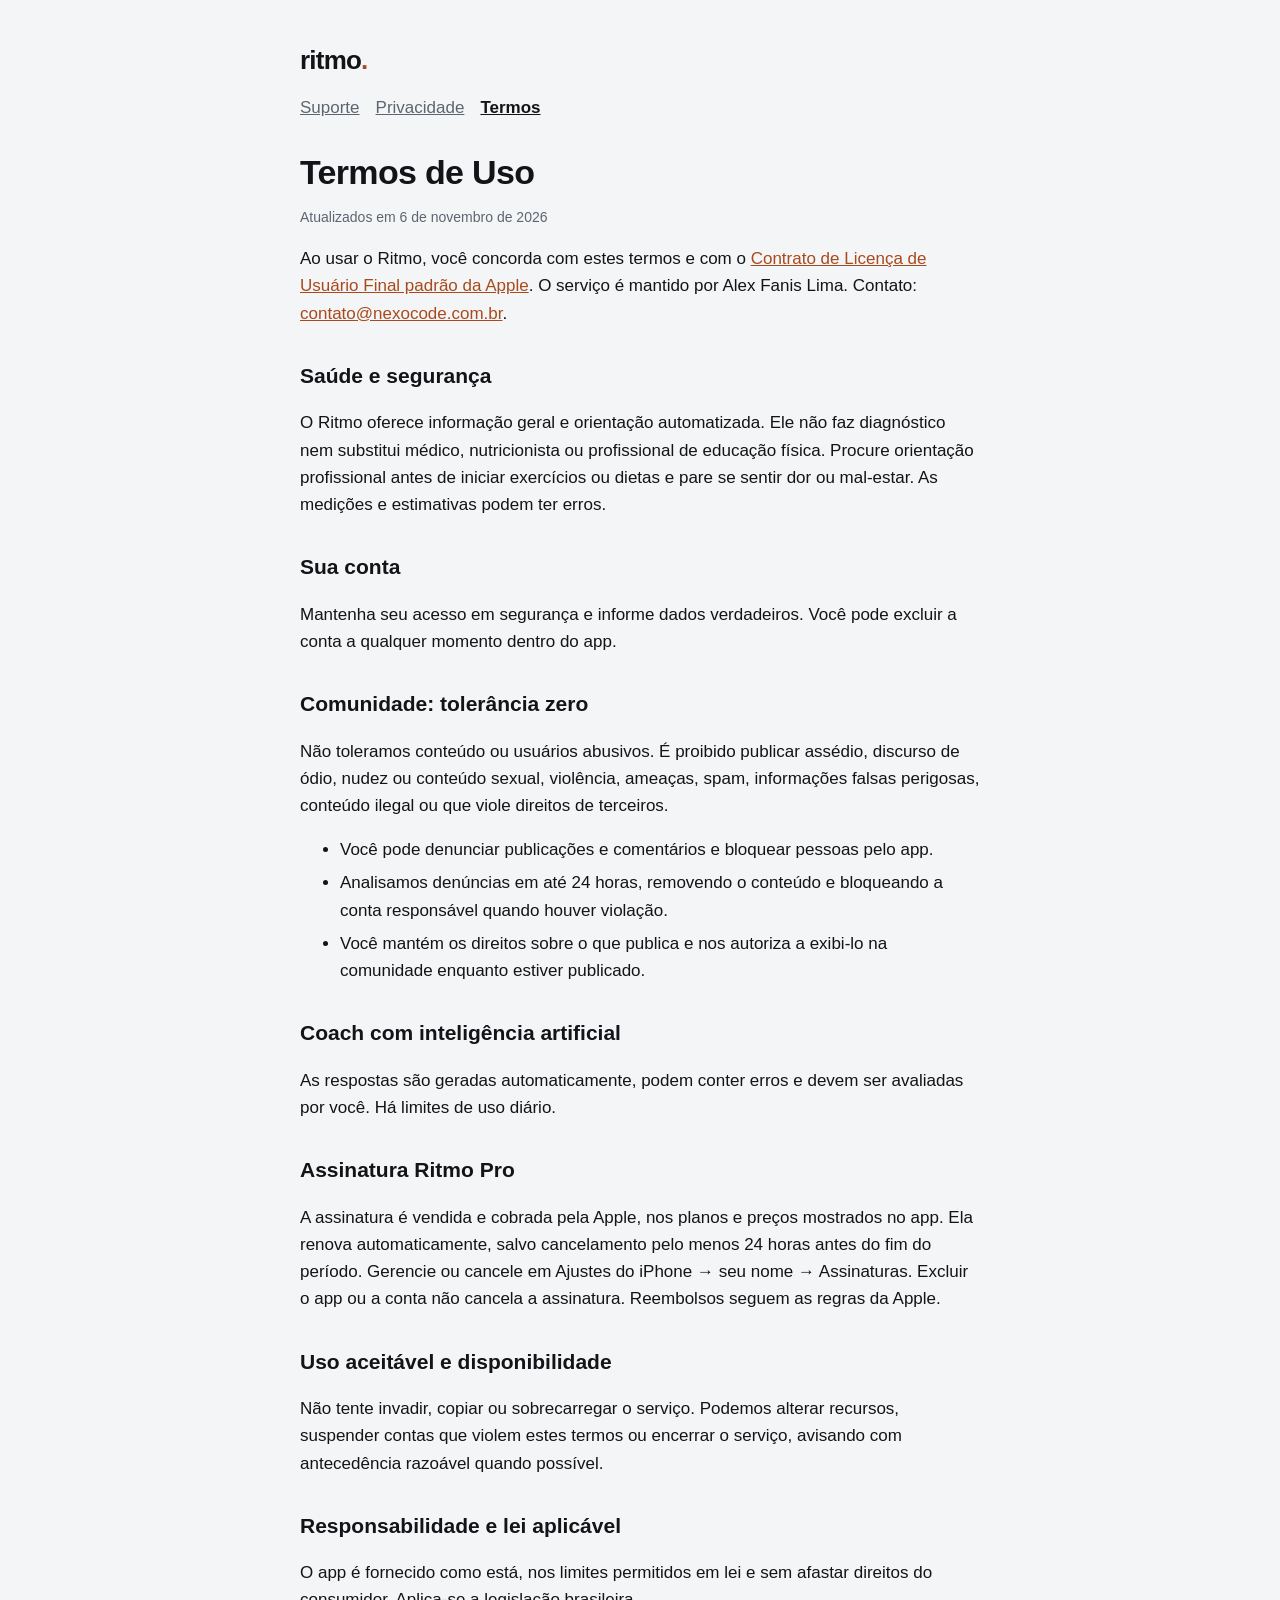
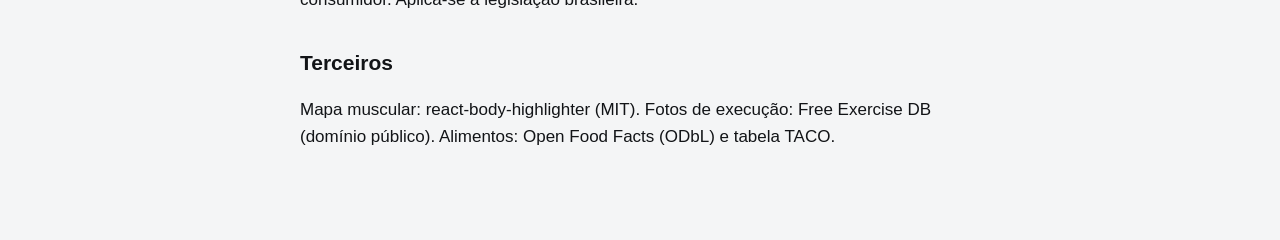
==== termos.html @ b7d5594a "Publicar páginas de privacidade, termos e suporte do Ritmo Co-Authored-By: Claude Opus 5.5 <noreply@" ====
<!doctype html><html lang="pt-BR"><head><meta charset="utf-8"><meta name="viewport" content="width=device-width,initial-scale=1"><title>Termos de Uso · Ritmo</title><link rel="stylesheet" href="styles.css"></head><body><main><a class="brand" href="suporte">ritmo<span>.</span></a><nav><a href="suporte">Suporte</a><a href="privacidade">Privacidade</a><a href="termos" aria-current=page>Termos</a></nav><h1>Termos de Uso</h1><p class="date">Atualizados em 6 de novembro de 2026</p>
<p>Ao usar o Ritmo, você concorda com estes termos e com o <a href="https://www.apple.com/legal/internet-services/itunes/dev/stdeula/">Contrato de Licença de Usuário Final padrão da Apple</a>. O serviço é mantido por Alex Fanis Lima. Contato: <a href="mailto:contato@nexocode.com.br">contato@nexocode.com.br</a>.</p>
<h2>Saúde e segurança</h2><p>O Ritmo oferece informação geral e orientação automatizada. Ele não faz diagnóstico nem substitui médico, nutricionista ou profissional de educação física. Procure orientação profissional antes de iniciar exercícios ou dietas e pare se sentir dor ou mal-estar. As medições e estimativas podem ter erros.</p>
<h2>Sua conta</h2><p>Mantenha seu acesso em segurança e informe dados verdadeiros. Você pode excluir a conta a qualquer momento dentro do app.</p>
<h2>Comunidade: tolerância zero</h2><p>Não toleramos conteúdo ou usuários abusivos. É proibido publicar assédio, discurso de ódio, nudez ou conteúdo sexual, violência, ameaças, spam, informações falsas perigosas, conteúdo ilegal ou que viole direitos de terceiros.</p><ul><li>Você pode denunciar publicações e comentários e bloquear pessoas pelo app.</li><li>Analisamos denúncias em até 24 horas, removendo o conteúdo e bloqueando a conta responsável quando houver violação.</li><li>Você mantém os direitos sobre o que publica e nos autoriza a exibi-lo na comunidade enquanto estiver publicado.</li></ul>
<h2>Coach com inteligência artificial</h2><p>As respostas são geradas automaticamente, podem conter erros e devem ser avaliadas por você. Há limites de uso diário.</p>
<h2>Assinatura Ritmo Pro</h2><p>A assinatura é vendida e cobrada pela Apple, nos planos e preços mostrados no app. Ela renova automaticamente, salvo cancelamento pelo menos 24 horas antes do fim do período. Gerencie ou cancele em Ajustes do iPhone → seu nome → Assinaturas. Excluir o app ou a conta não cancela a assinatura. Reembolsos seguem as regras da Apple.</p>
<h2>Uso aceitável e disponibilidade</h2><p>Não tente invadir, copiar ou sobrecarregar o serviço. Podemos alterar recursos, suspender contas que violem estes termos ou encerrar o serviço, avisando com antecedência razoável quando possível.</p>
<h2>Responsabilidade e lei aplicável</h2><p>O app é fornecido como está, nos limites permitidos em lei e sem afastar direitos do consumidor. Aplica-se a legislação brasileira.</p>
<h2>Terceiros</h2><p>Mapa muscular: react-body-highlighter (MIT). Fotos de execução: Free Exercise DB (domínio público). Alimentos: Open Food Facts (ODbL) e tabela TACO.</p></main></body></html>
---- styles.css ----
:root{--bg:#101214;--surface:#1b1f23;--text:#f1f2f3;--muted:#a7afb9;--brand:#ff9466;--line:#343b43;color-scheme:dark light}
@media (prefers-color-scheme:light){:root:not([data-theme="dark"]){--bg:#f4f5f6;--surface:#fff;--text:#121417;--muted:#5d6570;--brand:#a94a1c;--line:#d9dde1}}
*{box-sizing:border-box}html{-webkit-text-size-adjust:100%}
body{margin:0;background:var(--bg);color:var(--text);font:17px/1.6 -apple-system,BlinkMacSystemFont,"Segoe UI",Roboto,sans-serif}
main{max-width:720px;margin:0 auto;padding:40px 20px 72px}
.brand{font-weight:800;font-size:26px;letter-spacing:-.03em;color:var(--text);text-decoration:none}.brand span{color:var(--brand)}
nav{display:flex;flex-wrap:wrap;gap:16px;margin:12px 0 32px}nav a{color:var(--muted)}nav a[aria-current]{color:var(--text);font-weight:600}
h1{font-size:34px;line-height:1.15;margin:0 0 8px;letter-spacing:-.02em}h2{font-size:21px;margin:32px 0 8px}
.date{color:var(--muted);font-size:14px}a{color:var(--brand)}li{margin:6px 0}
table{width:100%;border-collapse:collapse;font-size:15px;display:block;overflow-x:auto}td,th{padding:10px 12px;border-bottom:1px solid var(--line);text-align:left;vertical-align:top}
.card{background:var(--surface);border-radius:12px;padding:16px 20px;margin:16px 0}
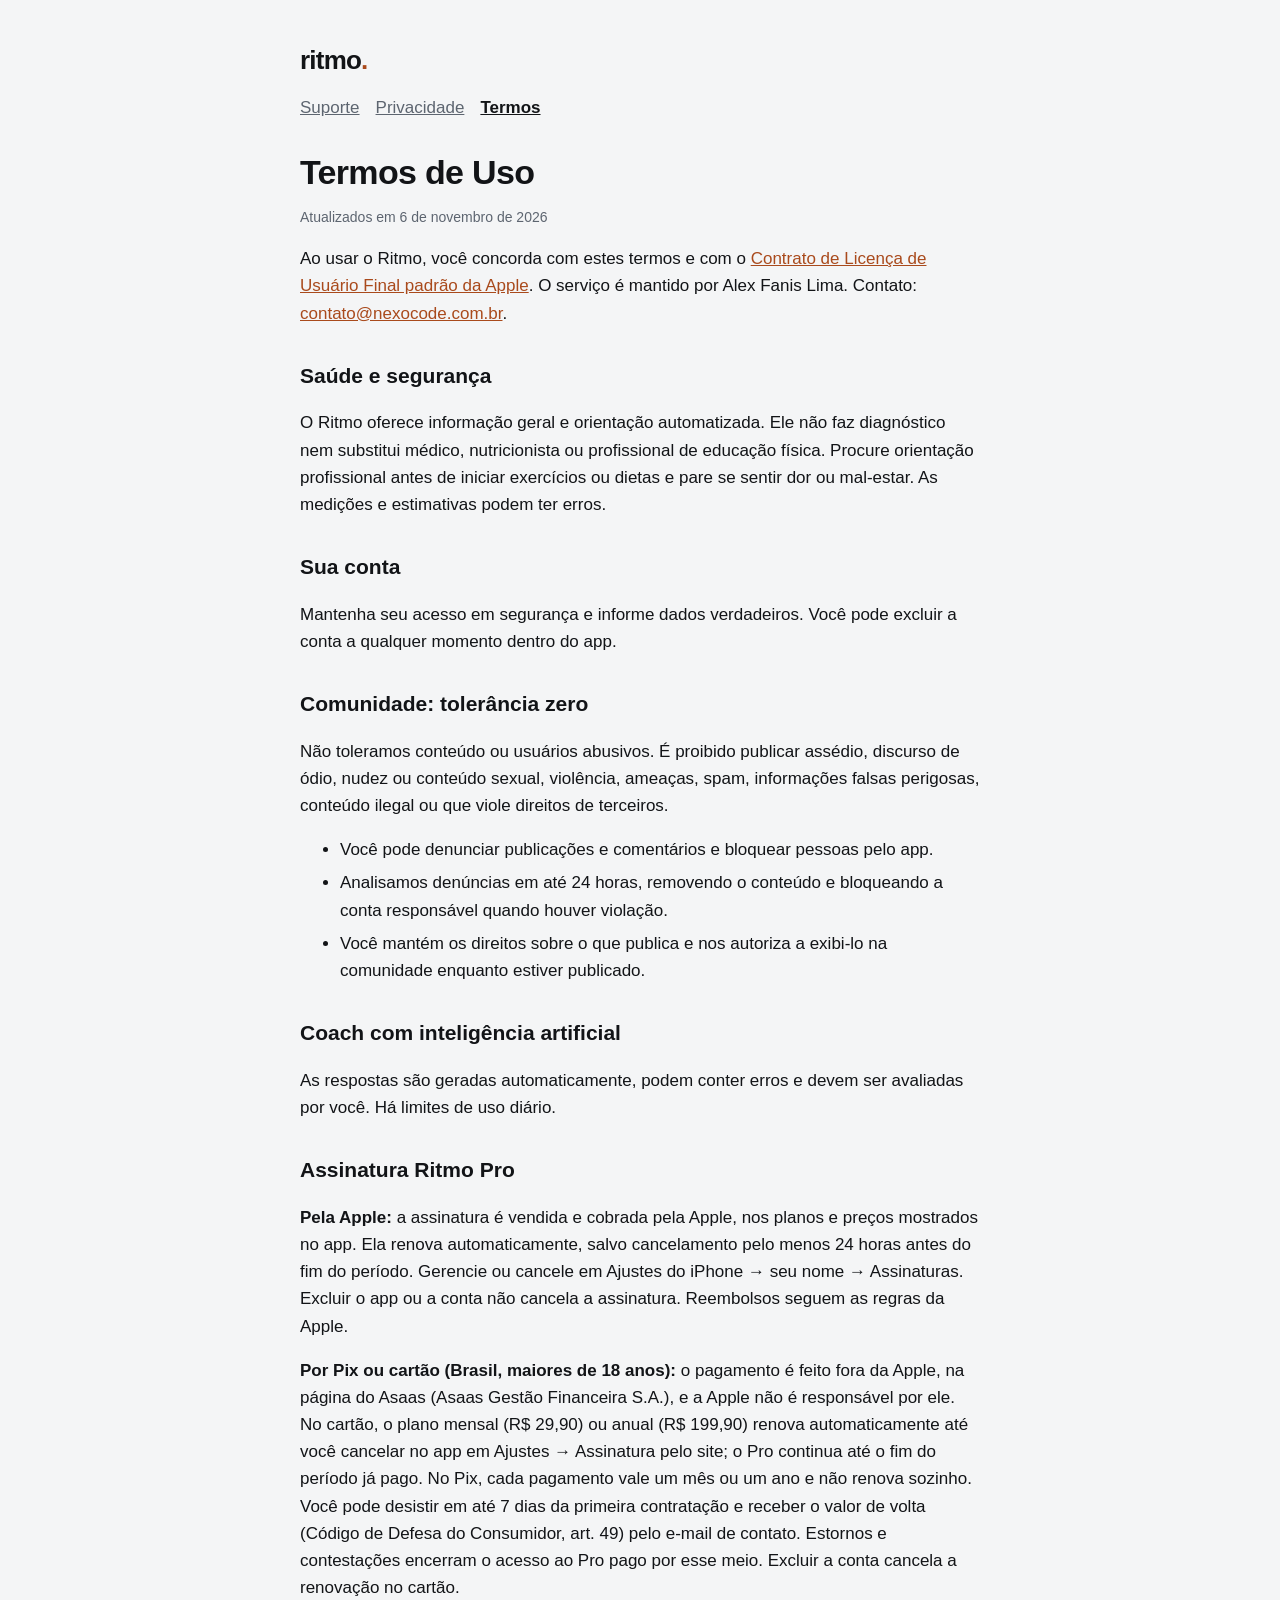
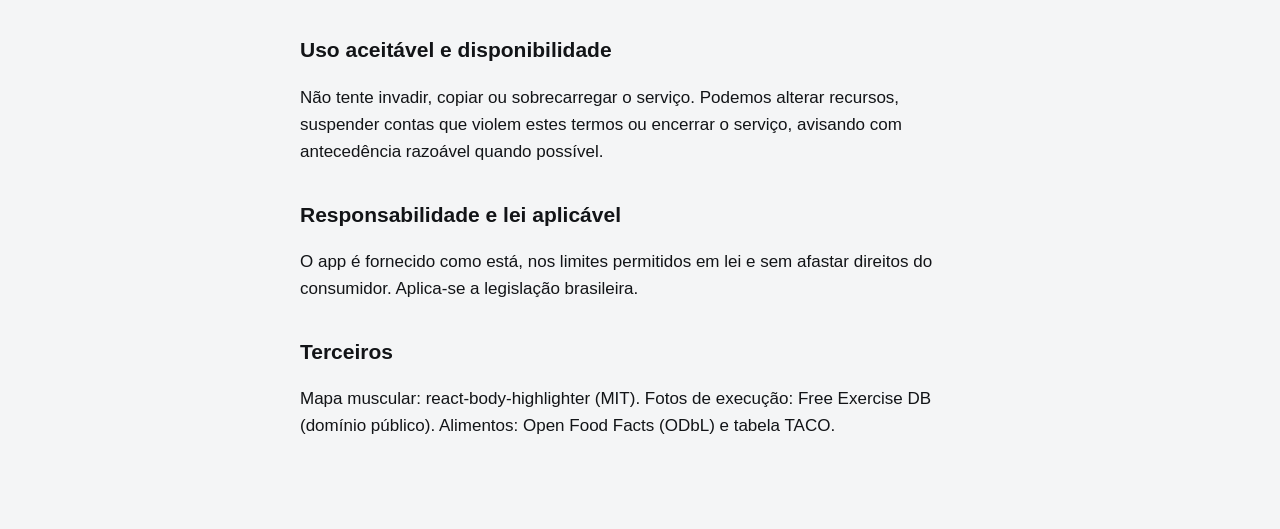
==== commit 66e22340: "Adicionar pagamento por Pix ou cartão (Asaas) aos termos e à privacidade Co-Authored-By: Claude Opus" ====
--- a/termos.html
+++ b/termos.html
@@ -4,7 +4,7 @@
 <h2>Sua conta</h2><p>Mantenha seu acesso em segurança e informe dados verdadeiros. Você pode excluir a conta a qualquer momento dentro do app.</p>
 <h2>Comunidade: tolerância zero</h2><p>Não toleramos conteúdo ou usuários abusivos. É proibido publicar assédio, discurso de ódio, nudez ou conteúdo sexual, violência, ameaças, spam, informações falsas perigosas, conteúdo ilegal ou que viole direitos de terceiros.</p><ul><li>Você pode denunciar publicações e comentários e bloquear pessoas pelo app.</li><li>Analisamos denúncias em até 24 horas, removendo o conteúdo e bloqueando a conta responsável quando houver violação.</li><li>Você mantém os direitos sobre o que publica e nos autoriza a exibi-lo na comunidade enquanto estiver publicado.</li></ul>
 <h2>Coach com inteligência artificial</h2><p>As respostas são geradas automaticamente, podem conter erros e devem ser avaliadas por você. Há limites de uso diário.</p>
-<h2>Assinatura Ritmo Pro</h2><p>A assinatura é vendida e cobrada pela Apple, nos planos e preços mostrados no app. Ela renova automaticamente, salvo cancelamento pelo menos 24 horas antes do fim do período. Gerencie ou cancele em Ajustes do iPhone → seu nome → Assinaturas. Excluir o app ou a conta não cancela a assinatura. Reembolsos seguem as regras da Apple.</p>
+<h2>Assinatura Ritmo Pro</h2><p><strong>Pela Apple:</strong> a assinatura é vendida e cobrada pela Apple, nos planos e preços mostrados no app. Ela renova automaticamente, salvo cancelamento pelo menos 24 horas antes do fim do período. Gerencie ou cancele em Ajustes do iPhone → seu nome → Assinaturas. Excluir o app ou a conta não cancela a assinatura. Reembolsos seguem as regras da Apple.</p><p><strong>Por Pix ou cartão (Brasil, maiores de 18 anos):</strong> o pagamento é feito fora da Apple, na página do Asaas (Asaas Gestão Financeira S.A.), e a Apple não é responsável por ele. No cartão, o plano mensal (R$ 29,90) ou anual (R$ 199,90) renova automaticamente até você cancelar no app em Ajustes → Assinatura pelo site; o Pro continua até o fim do período já pago. No Pix, cada pagamento vale um mês ou um ano e não renova sozinho. Você pode desistir em até 7 dias da primeira contratação e receber o valor de volta (Código de Defesa do Consumidor, art. 49) pelo e-mail de contato. Estornos e contestações encerram o acesso ao Pro pago por esse meio. Excluir a conta cancela a renovação no cartão.</p>
 <h2>Uso aceitável e disponibilidade</h2><p>Não tente invadir, copiar ou sobrecarregar o serviço. Podemos alterar recursos, suspender contas que violem estes termos ou encerrar o serviço, avisando com antecedência razoável quando possível.</p>
 <h2>Responsabilidade e lei aplicável</h2><p>O app é fornecido como está, nos limites permitidos em lei e sem afastar direitos do consumidor. Aplica-se a legislação brasileira.</p>
 <h2>Terceiros</h2><p>Mapa muscular: react-body-highlighter (MIT). Fotos de execução: Free Exercise DB (domínio público). Alimentos: Open Food Facts (ODbL) e tabela TACO.</p></main></body></html>
